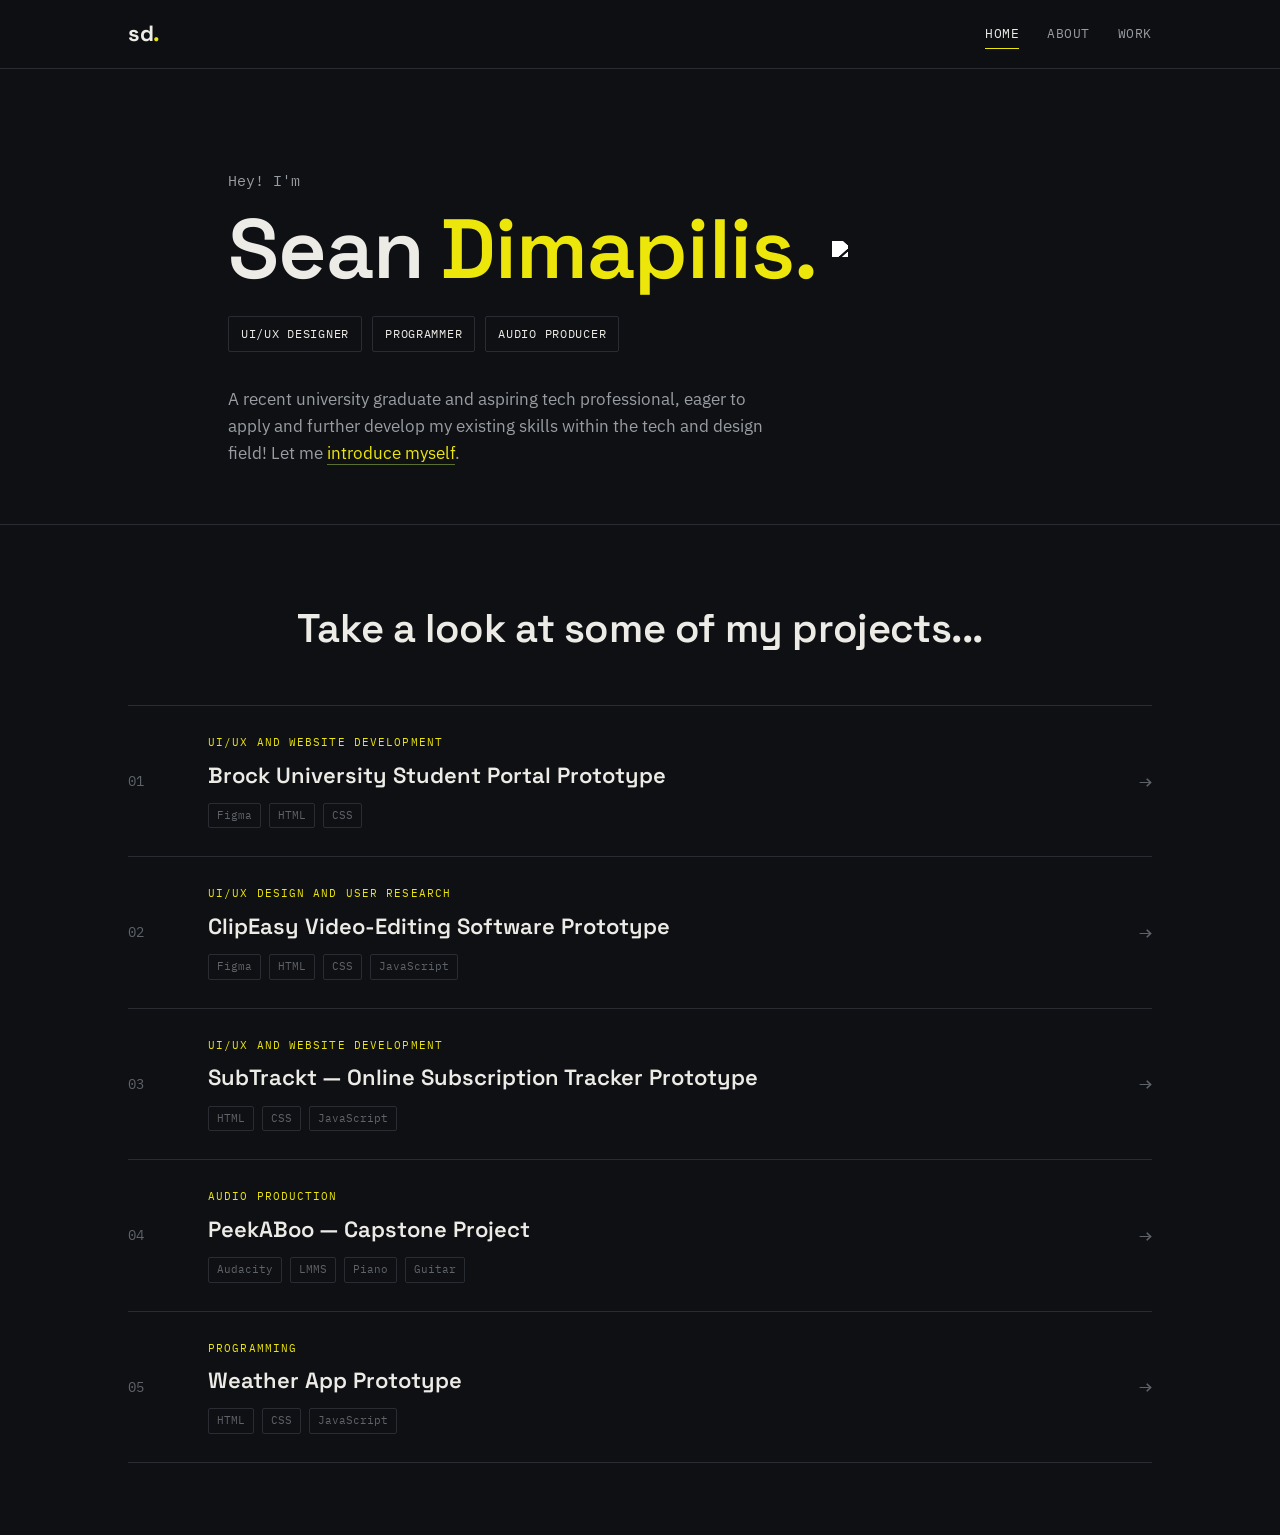
==== index.html @ d5747466 "added files" ====
<!DOCTYPE html>
<html lang="en">
<head>
<meta charset="UTF-8">
<meta name="viewport" content="width=device-width, initial-scale=1">
<title>Sean Dimapilis — Home</title>
<meta name="description" content="Sean Dimapilis — UI/UX designer, programmer and audio producer. Portfolio of student and personal projects.">
<link rel="stylesheet" href="style.css">
</head>
<body>

<nav class="site-nav">
  <div class="wrap">
    <a href="index.html" class="logo">sd<span>.</span></a>
    <ul class="nav-links">
      <li><a href="index.html" class="active">Home</a></li>
      <li><a href="about.html">About</a></li>
      <li><a href="index.html#work">Work</a></li>
    </ul>
  </div>
</nav>
    <header class="hero">
    <div class="wrap">
        <div class="hero-eq-row">
        <div class="eq" aria-hidden="true">
            <span></span><span></span><span></span><span></span><span></span><span></span>
            <span></span><span></span><span></span><span></span><span></span><span></span>
        </div>
      </div>
        
    <p class="hero-greet">Hey! I'm</p>
    <h1>Sean <em>Dimapilis.</em><img src="images/image.png"></h1>
    <div class="roles">
      <span>UI/UX Designer</span>
      <span>Programmer</span>
      <span>Audio Producer</span>
    </div>
    <p class="hero-copy">
      A recent university graduate and aspiring tech professional, eager to apply and
      further develop my existing skills within the tech and design field!
      Let me <a href="about.html">introduce myself</a>.
    </p>
  </div>
</header>

<section id="work">
  <div class="wrap">
    <div class="section-head">
        <h2>Take a look at some of my projects...</h2>
    </div>

    <div class="tracklist">
      <a class="track" href="brock.html">
        <span class="track-num">01</span>
        <span class="track-main">
          <span class="track-cat">UI/UX and Website Development</span>
          <span class="track-title">Brock University Student Portal Prototype</span>
          <span class="track-tags"><span>Figma</span><span>HTML</span><span>CSS</span></span>
        </span>
        <span class="track-arrow">→</span>
      </a>

       <a class="track" href="clipeasy.html">
        <span class="track-num">02</span>
        <span class="track-main">
          <span class="track-cat">UI/UX Design and User Research</span>
          <span class="track-title">ClipEasy Video-Editing Software Prototype</span>
          <span class="track-tags"><span>Figma</span><span>HTML</span><span>CSS</span><span>JavaScript</span></span>
        </span>
        <span class="track-arrow">→</span>
      </a>

      <a class="track" href="subtrackt.html">
        <span class="track-num">03</span>
        <span class="track-main">
          <span class="track-cat">UI/UX and Website Development</span>
          <span class="track-title">SubTrackt — Online Subscription Tracker Prototype</span>
          <span class="track-tags"><span>HTML</span><span>CSS</span><span>JavaScript</span></span>
        </span>
        <span class="track-arrow">→</span>
      </a>
      
      <a class="track" href="peekaboo.html">
        <span class="track-num">04</span>
        <span class="track-main">
          <span class="track-cat">Audio Production</span>
          <span class="track-title">PeekABoo — Capstone Project</span>
          <span class="track-tags"><span>Audacity</span><span>LMMS</span><span>Piano</span><span>Guitar</span></span>
        </span>
        <span class="track-arrow">→</span>
      </a>

      <a class="track" href="weather.html">
        <span class="track-num">05</span>
        <span class="track-main">
          <span class="track-cat">Programming</span>
          <span class="track-title">Weather App Prototype</span>
          <span class="track-tags"><span>HTML</span><span>CSS</span><span>JavaScript</span></span>
        </span>
        <span class="track-arrow">→</span>
      </a>
    </div>
  </div>
</section>
</body>
</html>
---- style.css ----
@import url('https://fonts.googleapis.com/css2?family=Space+Grotesk:wght@400;500;600;700&family=IBM+Plex+Sans:wght@400;500;600&family=IBM+Plex+Mono:wght@400;500&display=swap');

:root{
  --bg:        #0e1013;
  --bg-raised: #16191d;
  --bg-card:   #1b1e23;
  --line:      #292d33;
  --text:      #ecebe6;
  --text-dim:  #999da3;
  --text-faint:#5f636a;
  --accent:    #ede60a;   
  --accent-2:  #ede60a;   
  --radius:    2px;
  --font-display: 'Space Grotesk', sans-serif;
  --font-body:    'IBM Plex Sans', sans-serif;
  --font-mono:    'IBM Plex Mono', monospace;
  --maxw: 1080px;
}

*, *::before, *::after{ box-sizing: border-box; }

html{ scroll-behavior: smooth; }

body{
  margin: 0;
  background: #0e1013;
  color: #ecebe6;
  font-family: IBM Plex Sans, sans-serif;
  font-size: 16px;
  line-height: 1.6;
}

img { 
  max-width: 100%; 
  display: block; 
}

a{ color: inherit; text-decoration: none; }

::selection{ background: var(--accent); color: #0e1013; }

:focus-visible{
  outline: 2px solid var(--accent);
  outline-offset: 3px;
}

.wrap{
  max-width: var(--maxw);
  margin: 0 auto;
  padding: 0 28px;
}

h1, h2, h3{
  font-family: var(--font-display);
  font-weight: 600;
  letter-spacing: -0.01em;
  margin: 0;
}

h1 {
    display: flex;
    align-items: center; 
    gap: 15px;           
} 

h1 img {
    width: 200px;       
    height: auto;
    filter:brightness(10)
}

.eyebrow{
  font-family: var(--font-mono);
  font-size: 12px;
  letter-spacing: 0.14em;
  text-transform: uppercase;
  color: var(--accent);
  display: inline-flex;
  align-items: center;
  gap: 10px;
}
.eyebrow::before{
  content: "";
  width: 18px;
  height: 1px;
  background: var(--accent);
  display: inline-block;
}

/* ---------- nav ---------- */
.site-nav{
  position: sticky;
  top: 0;
  z-index: 50;
  background: rgba(14,16,19,0.86);
  backdrop-filter: blur(10px);
  border-bottom: 1px solid var(--line);
}
.site-nav .wrap{
  display: flex;
  align-items: center;
  justify-content: space-between;
  height: 68px;
}
.logo{
  font-family: var(--font-display);
  font-weight: 700;
  font-size: 22px;
  letter-spacing: -0.02em;
}
.logo span{ color: var(--accent); }

.nav-links{
  display: flex;
  align-items: center;
  gap: 28px;
  list-style: none;
  margin: 0;
  padding: 0;
  font-family: var(--font-mono);
  font-size: 13px;
  letter-spacing: 0.04em;
  text-transform: uppercase;
}
.nav-links a{
  color: var(--text-dim);
  transition: color .15s ease;
  padding: 6px 0;
  border-bottom: 1px solid transparent;
}
.nav-links a:hover,
.nav-links a.active{
  color: var(--text);
  border-bottom-color: var(--accent);
}

/* ---------- hero ---------- */
.hero{
  padding: 64px 0 40px;
  border-bottom: 1px solid var(--line);
}
.hero-eq-row{
  margin-bottom: 36px;
}
.hero-greet{
  font-family: var(--font-mono);
  color: var(--text-dim);
  font-size: 15px;
  margin-left: 100px;
}
.hero h1{
  font-size: clamp(44px, 8vw, 84px);
  margin-left: 100px;
  line-height: 0.98;
}
.hero h1 em{
  font-style: normal;
  color: var(--accent);
}
.roles{
  display: flex;
  flex-wrap: wrap;
  gap: 10px;
  margin: 26px 0 34px;
  margin-left: 100px;
}
.roles span{
  font-family: var(--font-mono);
  font-size: 12px;
  letter-spacing: 0.06em;
  text-transform: uppercase;
  color: var(--text);
  border: 1px solid var(--line);
  padding: 7px 12px;
  border-radius: var(--radius);
}
.hero-copy{
  max-width: 560px;
  color: var(--text-dim);
  font-size: 17px;
  margin-left: 100px;
}
.hero-copy a{
  color: var(--accent);
  border-bottom: 1px solid rgba(203,255,92,0.4);
}
.hero-copy a:hover{ border-bottom-color: var(--accent); }

/* ---------- buttons ---------- */
.btn{
  display: inline-flex;
  align-items: center;
  gap: 10px;
  font-family: var(--font-mono);
  font-size: 13px;
  letter-spacing: 0.05em;
  text-transform: uppercase;
  padding: 13px 22px;
  border: 1px solid var(--text);
  border-radius: 10px;
  transition: background .15s ease, color .15s ease, border-color .15s ease, transform .15s ease;
}
.btn:hover{
  background: var(--accent);
  border-color: var(--accent);
  color: #0e1013;
  transform: translateY(-1px);
}
.btn.btn-ghost{
  border-color: var(--line);
  color: var(--text-dim);
}
.btn.btn-ghost:hover{
  background: transparent;
  border-color: var(--accent);
  color: var(--accent);
}

/* ---------- sections ---------- */
section{ padding: 72px 0; }
.section-head{
  display: flex;
  align-items: baseline;
  justify-content: space-between;
  gap: 20px;
  margin-bottom: 44px;
  flex-wrap: wrap;
}
.section-head h2{
  font-size: clamp(28px, 4vw, 40px);
  margin-top: 10px;
  margin: 0 auto;
}

/* ---------- tracklist / project rows ---------- */
.tracklist{
  border-top: 1px solid var(--line);
}
.track{
  display: grid;
  grid-template-columns: 56px 1fr auto;
  align-items: center;
  gap: 24px;
  padding: 28px 0;
  border-bottom: 1px solid var(--line);
  transition: padding-left .2s ease, background .2s ease;
}
.track:hover{
  padding-left: 10px;
  background: linear-gradient(90deg, rgba(203,255,92,0.05), transparent);
}
.track-num{
  font-family: var(--font-mono);
  color: var(--text-faint);
  font-size: 14px;
}
.track-main{ min-width: 0; }
.track-cat{
  font-family: var(--font-mono);
  font-size: 11px;
  letter-spacing: 0.1em;
  text-transform: uppercase;
  color: var(--accent-2);
  margin-bottom: 6px;
  display: block;
}
.track-title{
  font-family: var(--font-display);
  font-size: 22px;
  font-weight: 600;
  color: var(--text);
}
.track:hover .track-title{ color: var(--accent); }
.track-tags{
  display: flex;
  gap: 8px;
  margin-top: 10px;
  flex-wrap: wrap;
}
.track-tags span{
  font-family: var(--font-mono);
  font-size: 11px;
  color: var(--text-faint);
  border: 1px solid var(--line);
  padding: 3px 8px;
  border-radius: var(--radius);
}
.track-arrow{
  font-family: var(--font-mono);
  font-size: 22px;
  color: var(--text-faint);
  transition: color .2s ease, transform .2s ease;
}
.track:hover .track-arrow{
  color: var(--accent);
  transform: translateX(4px);
}

.icon-btn{
  width: 42px;
  height: 42px;
  border: 1px solid var(--line);
  border-radius: 50%;
  display: flex;
  align-items: center;
  justify-content: center;
  transition: border-color .15s ease, color .15s ease, transform .15s ease;
  color: var(--text-dim);
}
.icon-btn:hover{
  border-color: var(--accent);
  color: var(--accent);
  transform: translateY(-2px);
}
.icon-btn svg { 
  width: 18px; 
  height: 18px; 
}

/* ---------- about page ---------- */
.about-hero{
  padding: 56px 0 20px;
  border-bottom: 1px solid var(--line);
}
.about-grid{
  display: grid;
  grid-template-columns: 1.2fr 0.8fr;
  gap: 56px;
  padding: 64px 0;
  align-items: start;
}
.about-photo img { 
  width: 350px; 
  height: auto; 
  display: block; 
  border-radius: 10px;
  margin-left: 40px; 
}
.about-copy p {
  color: var(--text-dim);
  font-size: 18px;
  max-width: 60ch;
}
.skill-block { 
  margin-top: 30px; 
}
.skill-block h3{
  font-family: var(--font-mono);
  font-size: 12px;
  letter-spacing: 0.1em;
  text-transform: uppercase;
  color: var(--accent-2);
  margin-bottom: 12px;
}
.pill-row{
  display: flex;
  flex-wrap: wrap;
  gap: 8px;
}
.pill-row span{
  font-family: var(--font-mono);
  font-size: 12px;
  color: var(--text);
  border: 1px solid var(--line);
  padding: 6px 11px;
  border-radius: var(--radius);
  background: var(--bg-card);
}

.contact-block{
  padding: 20px 0 30px;
}
.contact-block a.email{
  font-family: var(--font-display);
  font-size: clamp(24px, 4vw, 35px);
  color: var(--accent);
  word-break: break-word;
}

/* ---------- project detail page ---------- */
.project-hero{
  padding: 48px 0 0;
}
.project-eyebrow{
  font-family: var(--font-mono);
  font-size: 12px;
  letter-spacing: 0.1em;
  text-transform: uppercase;
  color: var(--accent-2);
}
.project-title{
  font-size: clamp(32px, 6vw, 56px);
  margin: 14px 0 26px;
  max-width: 25ch;
}
.project-tags{
  display: flex;
  gap: 10px;
  margin-bottom: 32px;
  flex-wrap: wrap;
}
.project-tags span{
  font-family: var(--font-mono);
  font-size: 12px;
  border: 1px solid var(--line);
  padding: 7px 12px;
  border-radius: var(--radius);
  color: var(--text-dim);
}
.project-image{
  margin: 0 auto;
  border-radius: 10px;
  width: 950px;
  margin-bottom: 8px;
}
.project-body{
  display: grid;
  grid-template-columns: 140px 1fr;
  gap: 40px;
  padding: 56px 0;
  border-top: 1px solid var(--line);
}
.project-body h2{
  font-family: var(--font-mono);
  font-size: 12px;
  letter-spacing: 0.1em;
  text-transform: uppercase;
  color: var(--accent);
}
.project-body p{
  color: var(--text-dim);
  font-size: 17px;
  max-width: 68ch;
}
.project-body ul{
  color: var(--text-dim);
  padding-left: 18px;
}
.project-cta{
  padding: 0 0 64px;
}
.project-nav{
  display: flex;
  justify-content: space-between;
  border-top: 1px solid var(--line);
  padding: 30px 0;
  font-family: var(--font-mono);
  font-size: 13px;
  text-transform: uppercase;
  letter-spacing: 0.05em;
}
.project-nav a{ color: var(--text-dim); transition: color .15s; }
.project-nav a:hover{ color: var(--accent); }

.project-colours {
  display: flex;
  gap: 10px;
  margin-left: 65px;
  margin-bottom: 2px;
}

.project-colours span {
  width: 37px;
  height: 37px;
  border-radius: 10px;
  border: 1px solid white;
}

/* ---------- responsive ---------- */
@media (max-width: 760px){
  .nav-links{ gap: 16px; font-size: 11px; }
  .track{ grid-template-columns: 32px 1fr; }
  .track-arrow{ display: none; }
  .about-grid{ grid-template-columns: 1fr; }
  .project-body{ grid-template-columns: 1fr; gap: 16px; }
  .footer-top{ flex-direction: column; }
}
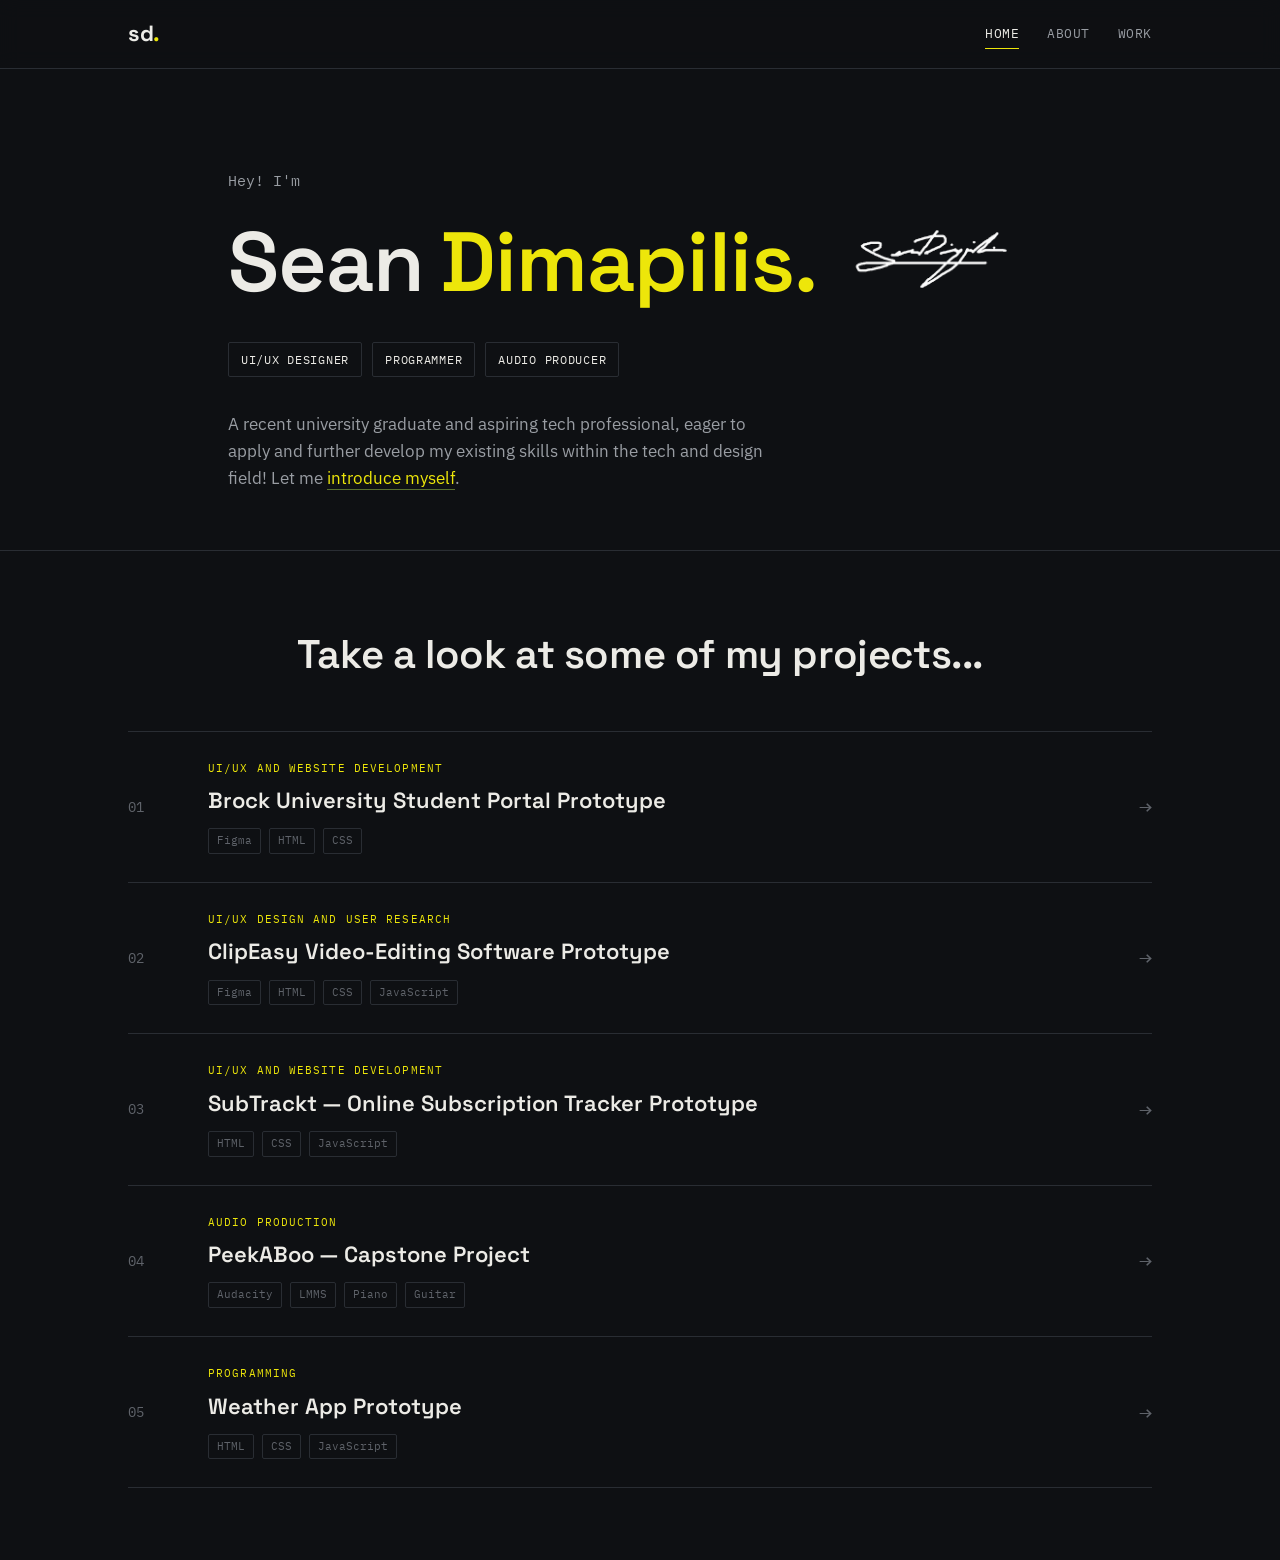
==== commit c4123d01: "fixed files" ====
--- a/index.html
+++ b/index.html
@@ -29,7 +29,7 @@
       </div>
         
     <p class="hero-greet">Hey! I'm</p>
-    <h1>Sean <em>Dimapilis.</em><img src="images/image.png"></h1>
+    <h1>Sean <em>Dimapilis.</em><img src="image.png"></h1>
     <div class="roles">
       <span>UI/UX Designer</span>
       <span>Programmer</span>
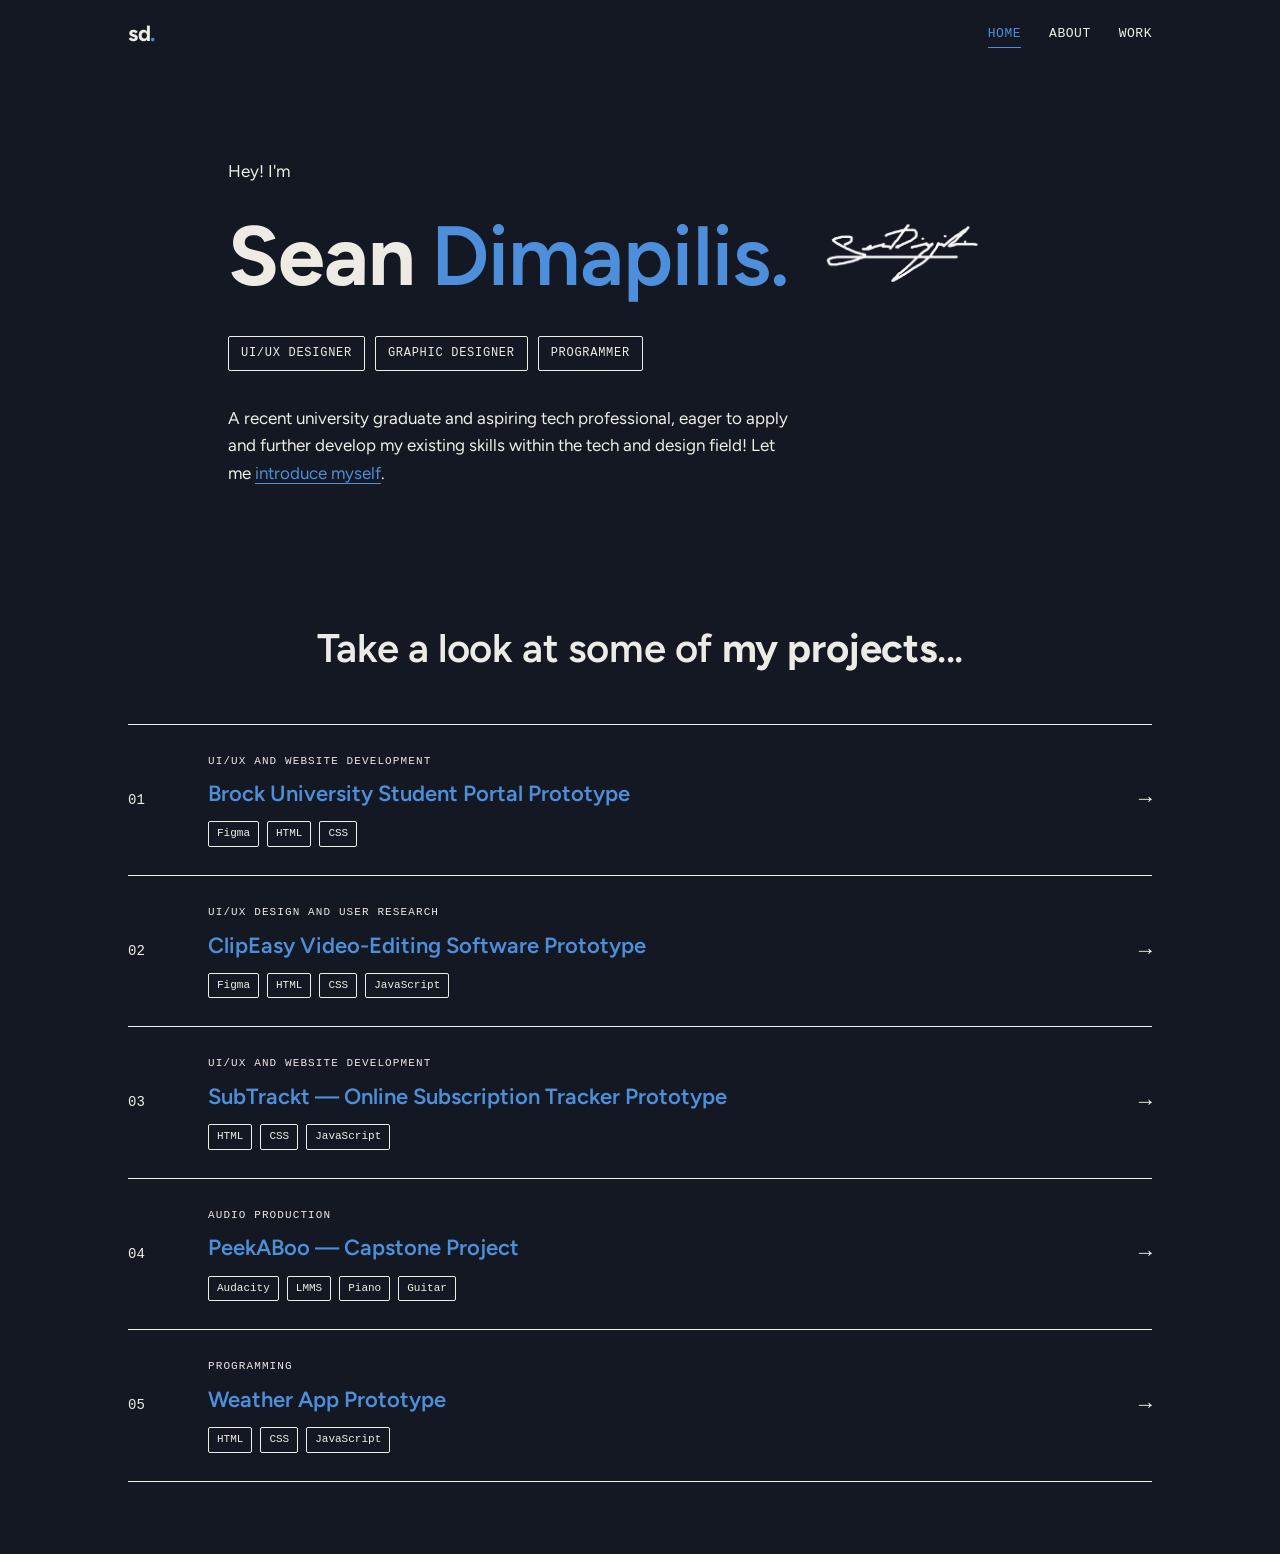
==== commit 86db1ed7: "Changed font and colours" ====
--- a/index.html
+++ b/index.html
@@ -29,11 +29,11 @@
       </div>
         
     <p class="hero-greet">Hey! I'm</p>
-    <h1>Sean <em>Dimapilis.</em><img src="image.png"></h1>
+    <h1><b>Sean </b><em>Dimapilis.</em><img src="image.png"></h1>
     <div class="roles">
       <span>UI/UX Designer</span>
+      <span>Graphic Designer</span>
       <span>Programmer</span>
-      <span>Audio Producer</span>
     </div>
     <p class="hero-copy">
       A recent university graduate and aspiring tech professional, eager to apply and
@@ -46,7 +46,7 @@
 <section id="work">
   <div class="wrap">
     <div class="section-head">
-        <h2>Take a look at some of my projects...</h2>
+        <h2>Take a look at some of <b>my projects</b>...</h2>
     </div>
 
     <div class="tracklist">
--- a/style.css
+++ b/style.css
@@ -1,18 +1,18 @@
-@import url('https://fonts.googleapis.com/css2?family=Space+Grotesk:wght@400;500;600;700&family=IBM+Plex+Sans:wght@400;500;600&family=IBM+Plex+Mono:wght@400;500&display=swap');
+@import url('https://fonts.googleapis.com/css2?family=Figtree:ital,wght@0,300..900;1,300..900&family=Gabarito:wght@400..900&family=Gasoek+One&family=Google+Sans:ital,opsz,wght@0,17..18,400..700;1,17..18,400..700&family=Nabla&family=Raleway:ital,wght@0,100..900;1,100..900&display=swap');
 
 :root{
-  --bg:        #0e1013;
-  --bg-raised: #16191d;
-  --bg-card:   #1b1e23;
-  --line:      #292d33;
-  --text:      #ecebe6;
-  --text-dim:  #999da3;
-  --text-faint:#5f636a;
-  --accent:    #ede60a;   
-  --accent-2:  #ede60a;   
+  --bg:        #2a363b;
+  --bg-raised: #2a363b;
+  --bg-card:   #2a363b;
+  --line:      #edefe4;
+  --text:      #4d8fdb;
+  --text-dim:  #edefe4;
+  --text-faint:#edefe4;
+  --accent:    #4d8fdb;   
+  --accent-2:  #ede6e4;   
   --radius:    2px;
-  --font-display: 'Space Grotesk', sans-serif;
-  --font-body:    'IBM Plex Sans', sans-serif;
+  --font-display: 'Figtree', sans-serif;
+  --font-body:    'Figtree', sans-serif;
   --font-mono:    'IBM Plex Mono', monospace;
   --maxw: 1080px;
 }
@@ -23,9 +23,9 @@
 
 body{
   margin: 0;
-  background: #0e1013;
+  background: #131822;
   color: #ecebe6;
-  font-family: IBM Plex Sans, sans-serif;
+  font-family: Figtree, sans-serif;
   font-size: 16px;
   line-height: 1.6;
 }
@@ -92,9 +92,9 @@
   position: sticky;
   top: 0;
   z-index: 50;
-  background: rgba(14,16,19,0.86);
+  background: #131822;
   backdrop-filter: blur(10px);
-  border-bottom: 1px solid var(--line);
+
 }
 .site-nav .wrap{
   display: flex;
@@ -136,20 +136,20 @@
 
 /* ---------- hero ---------- */
 .hero{
-  padding: 64px 0 40px;
-  border-bottom: 1px solid var(--line);
+  padding: 54px 0 40px;
 }
 .hero-eq-row{
   margin-bottom: 36px;
 }
 .hero-greet{
-  font-family: var(--font-mono);
-  color: var(--text-dim);
-  font-size: 15px;
+  font-family: var(--font-body);
+  color: var(--text-dim);
+  font-size: 17px;
   margin-left: 100px;
 }
 .hero h1{
   font-size: clamp(44px, 8vw, 84px);
+  color:#edebe4;
   margin-left: 100px;
   line-height: 0.98;
 }
@@ -160,6 +160,7 @@
 .roles{
   display: flex;
   flex-wrap: wrap;
+  
   gap: 10px;
   margin: 26px 0 34px;
   margin-left: 100px;
@@ -169,7 +170,7 @@
   font-size: 12px;
   letter-spacing: 0.06em;
   text-transform: uppercase;
-  color: var(--text);
+  color: #edebe4;
   border: 1px solid var(--line);
   padding: 7px 12px;
   border-radius: var(--radius);
@@ -181,8 +182,8 @@
   margin-left: 100px;
 }
 .hero-copy a{
-  color: var(--accent);
-  border-bottom: 1px solid rgba(203,255,92,0.4);
+  color: #4d8fdb;
+  border-bottom: 1px solid;
 }
 .hero-copy a:hover{ border-bottom-color: var(--accent); }
 
@@ -247,7 +248,7 @@
 }
 .track:hover{
   padding-left: 10px;
-  background: linear-gradient(90deg, rgba(203,255,92,0.05), transparent);
+  background: linear-gradient(90deg, rgba(246, 238, 233, 0.05), transparent);
 }
 .track-num{
   font-family: var(--font-mono);
@@ -320,7 +321,7 @@
 /* ---------- about page ---------- */
 .about-hero{
   padding: 56px 0 20px;
-  border-bottom: 1px solid var(--line);
+  
 }
 .about-grid{
   display: grid;
@@ -360,11 +361,10 @@
 .pill-row span{
   font-family: var(--font-mono);
   font-size: 12px;
-  color: var(--text);
-  border: 1px solid var(--line);
+  color: white;
+  border: 1px solid var(--accent);
   padding: 6px 11px;
   border-radius: var(--radius);
-  background: var(--bg-card);
 }
 
 .contact-block{
@@ -386,13 +386,14 @@
   font-size: 12px;
   letter-spacing: 0.1em;
   text-transform: uppercase;
-  color: var(--accent-2);
+  color: var(--accent);
 }
 .project-title{
   font-size: clamp(32px, 6vw, 56px);
   margin: 14px 0 26px;
-  max-width: 25ch;
-}
+  max-width: 25ch;  
+}
+  
 .project-tags{
   display: flex;
   gap: 10px;
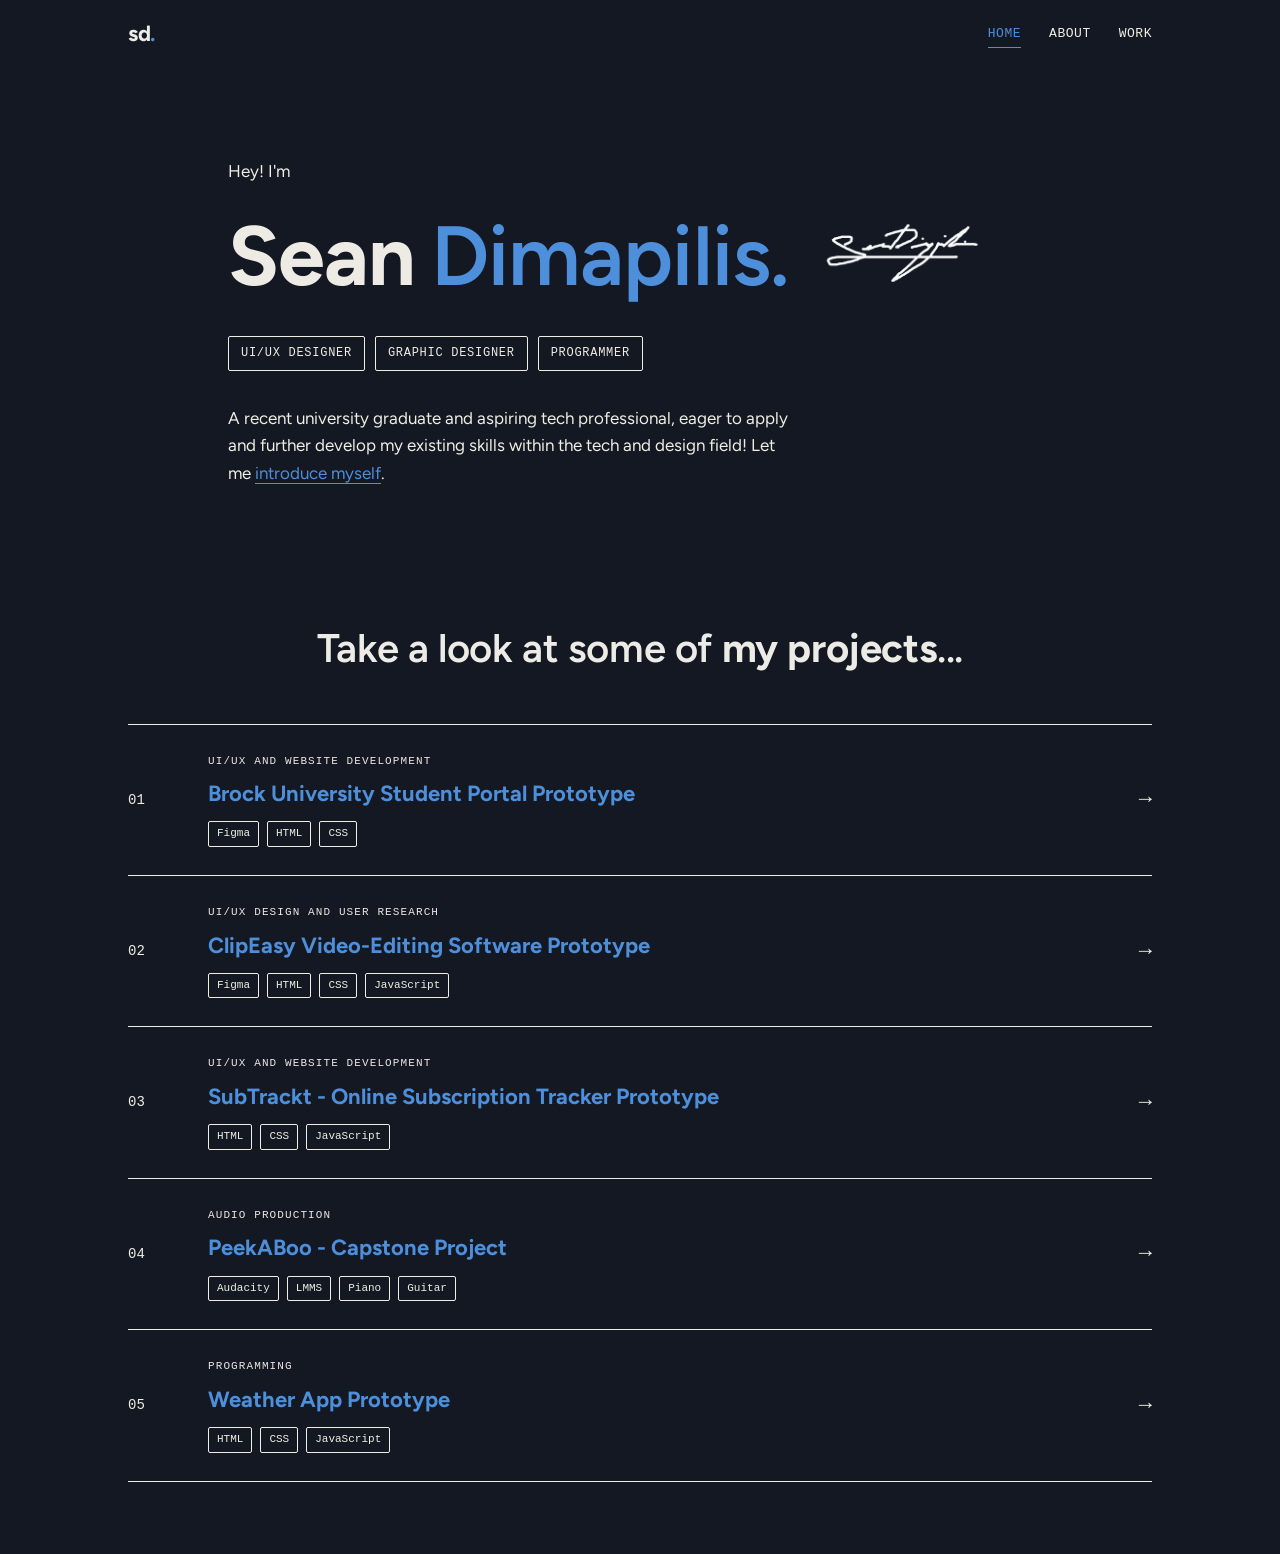
==== commit ca60cd82: "Fixed pages" ====
--- a/index.html
+++ b/index.html
@@ -3,7 +3,7 @@
 <head>
 <meta charset="UTF-8">
 <meta name="viewport" content="width=device-width, initial-scale=1">
-<title>Sean Dimapilis — Home</title>
+<title>Sean Dimapilis - Home</title>
 <meta name="description" content="Sean Dimapilis — UI/UX designer, programmer and audio producer. Portfolio of student and personal projects.">
 <link rel="stylesheet" href="style.css">
 </head>
@@ -29,7 +29,7 @@
       </div>
         
     <p class="hero-greet">Hey! I'm</p>
-    <h1><b>Sean </b><em>Dimapilis.</em><img src="image.png"></h1>
+    <h1><b>Sean</b><em>Dimapilis.</em><img src="image.png"></h1>
     <div class="roles">
       <span>UI/UX Designer</span>
       <span>Graphic Designer</span>
@@ -54,7 +54,7 @@
         <span class="track-num">01</span>
         <span class="track-main">
           <span class="track-cat">UI/UX and Website Development</span>
-          <span class="track-title">Brock University Student Portal Prototype</span>
+          <span class="track-title"><b>Brock University Student Portal Prototype</b></span>
           <span class="track-tags"><span>Figma</span><span>HTML</span><span>CSS</span></span>
         </span>
         <span class="track-arrow">→</span>
@@ -64,7 +64,7 @@
         <span class="track-num">02</span>
         <span class="track-main">
           <span class="track-cat">UI/UX Design and User Research</span>
-          <span class="track-title">ClipEasy Video-Editing Software Prototype</span>
+          <span class="track-title"><b>ClipEasy Video-Editing Software Prototype</b></span>
           <span class="track-tags"><span>Figma</span><span>HTML</span><span>CSS</span><span>JavaScript</span></span>
         </span>
         <span class="track-arrow">→</span>
@@ -74,7 +74,7 @@
         <span class="track-num">03</span>
         <span class="track-main">
           <span class="track-cat">UI/UX and Website Development</span>
-          <span class="track-title">SubTrackt — Online Subscription Tracker Prototype</span>
+          <span class="track-title"><b>SubTrackt - Online Subscription Tracker Prototype</b></span>
           <span class="track-tags"><span>HTML</span><span>CSS</span><span>JavaScript</span></span>
         </span>
         <span class="track-arrow">→</span>
@@ -84,7 +84,7 @@
         <span class="track-num">04</span>
         <span class="track-main">
           <span class="track-cat">Audio Production</span>
-          <span class="track-title">PeekABoo — Capstone Project</span>
+          <span class="track-title"><b>PeekABoo - Capstone Project</b></span>
           <span class="track-tags"><span>Audacity</span><span>LMMS</span><span>Piano</span><span>Guitar</span></span>
         </span>
         <span class="track-arrow">→</span>
@@ -94,7 +94,7 @@
         <span class="track-num">05</span>
         <span class="track-main">
           <span class="track-cat">Programming</span>
-          <span class="track-title">Weather App Prototype</span>
+          <span class="track-title"><b>Weather App Prototype</b></span>
           <span class="track-tags"><span>HTML</span><span>CSS</span><span>JavaScript</span></span>
         </span>
         <span class="track-arrow">→</span>
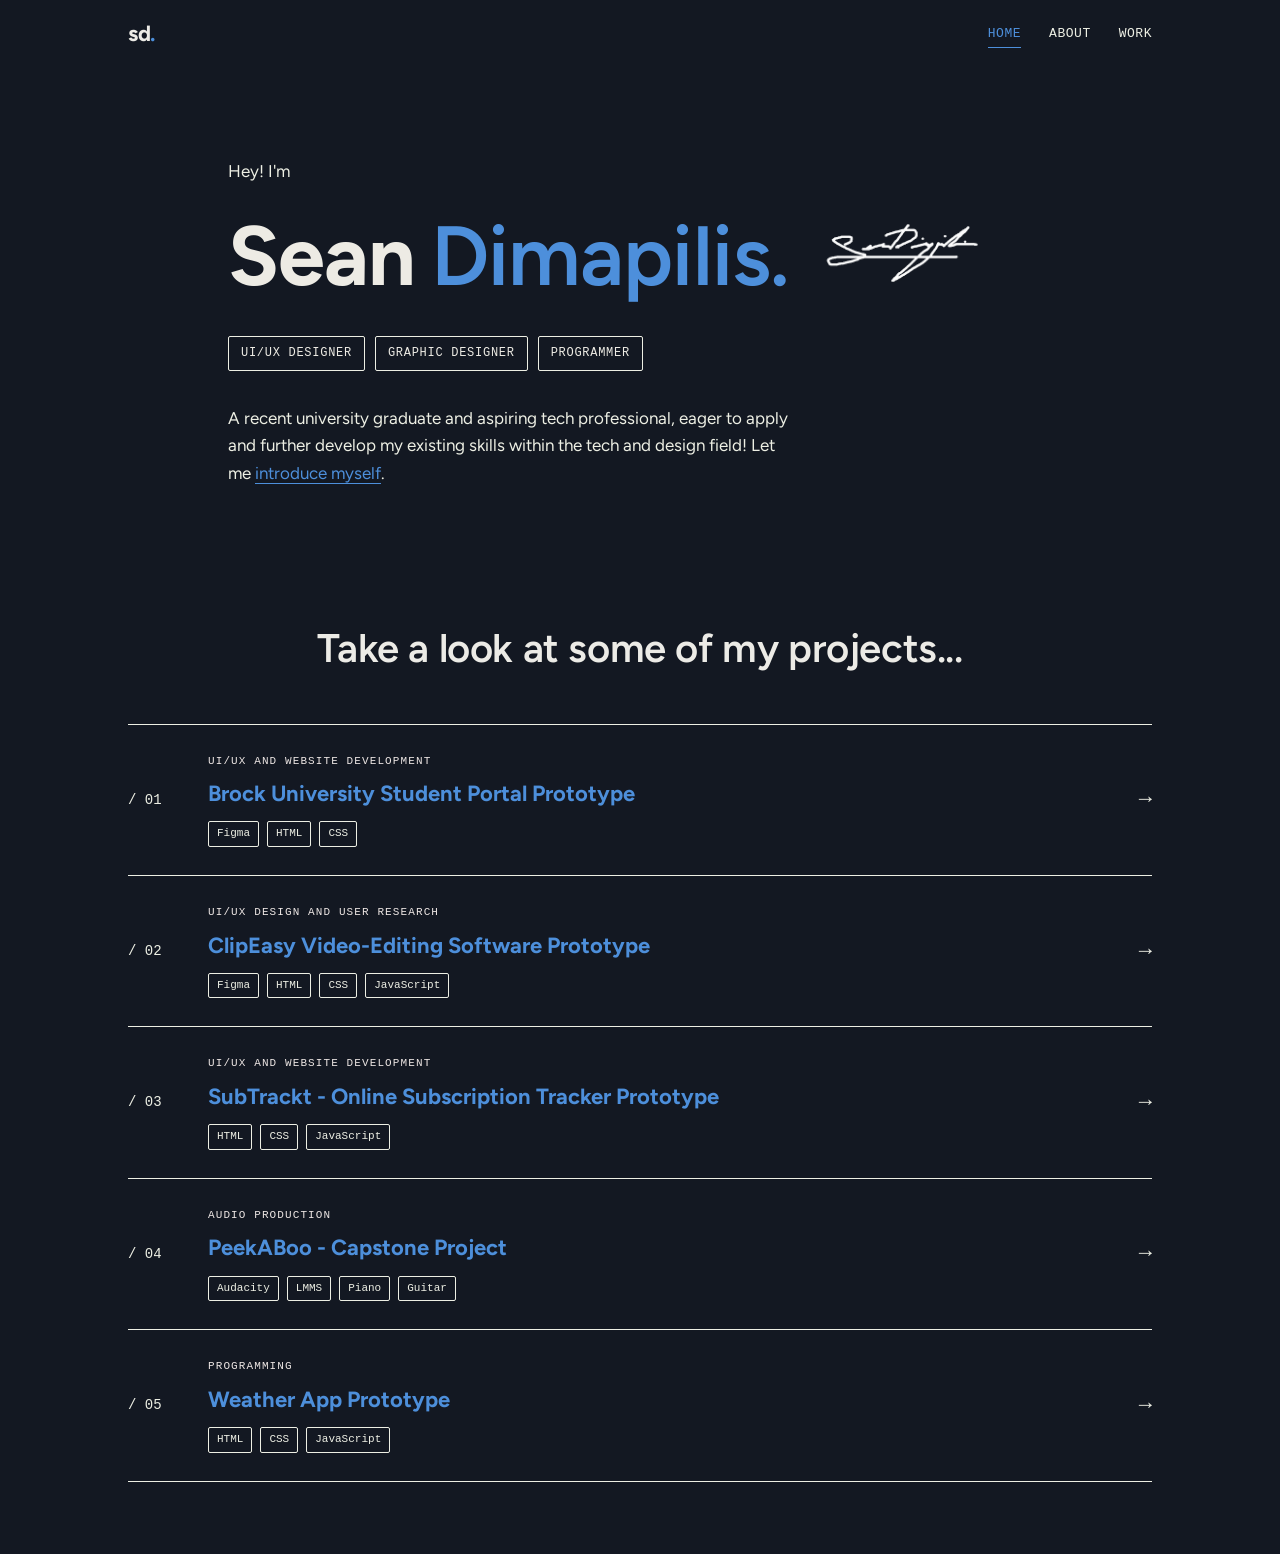
==== commit 64ad8c3c: "changed theme" ====
--- a/index.html
+++ b/index.html
@@ -29,7 +29,7 @@
       </div>
         
     <p class="hero-greet">Hey! I'm</p>
-    <h1><b>Sean</b><em>Dimapilis.</em><img src="image.png"></h1>
+    <h1><b>Sean </b><em> Dimapilis.</em><img src="image.png"></h1>
     <div class="roles">
       <span>UI/UX Designer</span>
       <span>Graphic Designer</span>
@@ -46,12 +46,12 @@
 <section id="work">
   <div class="wrap">
     <div class="section-head">
-        <h2>Take a look at some of <b>my projects</b>...</h2>
+        <h2>Take a look at some of my projects...</h2>
     </div>
 
     <div class="tracklist">
       <a class="track" href="brock.html">
-        <span class="track-num">01</span>
+        <span class="track-num">/ 01</span>
         <span class="track-main">
           <span class="track-cat">UI/UX and Website Development</span>
           <span class="track-title"><b>Brock University Student Portal Prototype</b></span>
@@ -61,7 +61,7 @@
       </a>
 
        <a class="track" href="clipeasy.html">
-        <span class="track-num">02</span>
+        <span class="track-num">/ 02</span>
         <span class="track-main">
           <span class="track-cat">UI/UX Design and User Research</span>
           <span class="track-title"><b>ClipEasy Video-Editing Software Prototype</b></span>
@@ -71,7 +71,7 @@
       </a>
 
       <a class="track" href="subtrackt.html">
-        <span class="track-num">03</span>
+        <span class="track-num">/ 03</span>
         <span class="track-main">
           <span class="track-cat">UI/UX and Website Development</span>
           <span class="track-title"><b>SubTrackt - Online Subscription Tracker Prototype</b></span>
@@ -81,7 +81,7 @@
       </a>
       
       <a class="track" href="peekaboo.html">
-        <span class="track-num">04</span>
+        <span class="track-num">/ 04</span>
         <span class="track-main">
           <span class="track-cat">Audio Production</span>
           <span class="track-title"><b>PeekABoo - Capstone Project</b></span>
@@ -91,7 +91,7 @@
       </a>
 
       <a class="track" href="weather.html">
-        <span class="track-num">05</span>
+        <span class="track-num">/ 05</span>
         <span class="track-main">
           <span class="track-cat">Programming</span>
           <span class="track-title"><b>Weather App Prototype</b></span>
--- a/style.css
+++ b/style.css
@@ -419,7 +419,6 @@
   grid-template-columns: 140px 1fr;
   gap: 40px;
   padding: 56px 0;
-  border-top: 1px solid var(--line);
 }
 .project-body h2{
   font-family: var(--font-mono);
@@ -461,8 +460,8 @@
 }
 
 .project-colours span {
-  width: 37px;
-  height: 37px;
+  width: 40px;
+  height: 40px;
   border-radius: 10px;
   border: 1px solid white;
 }
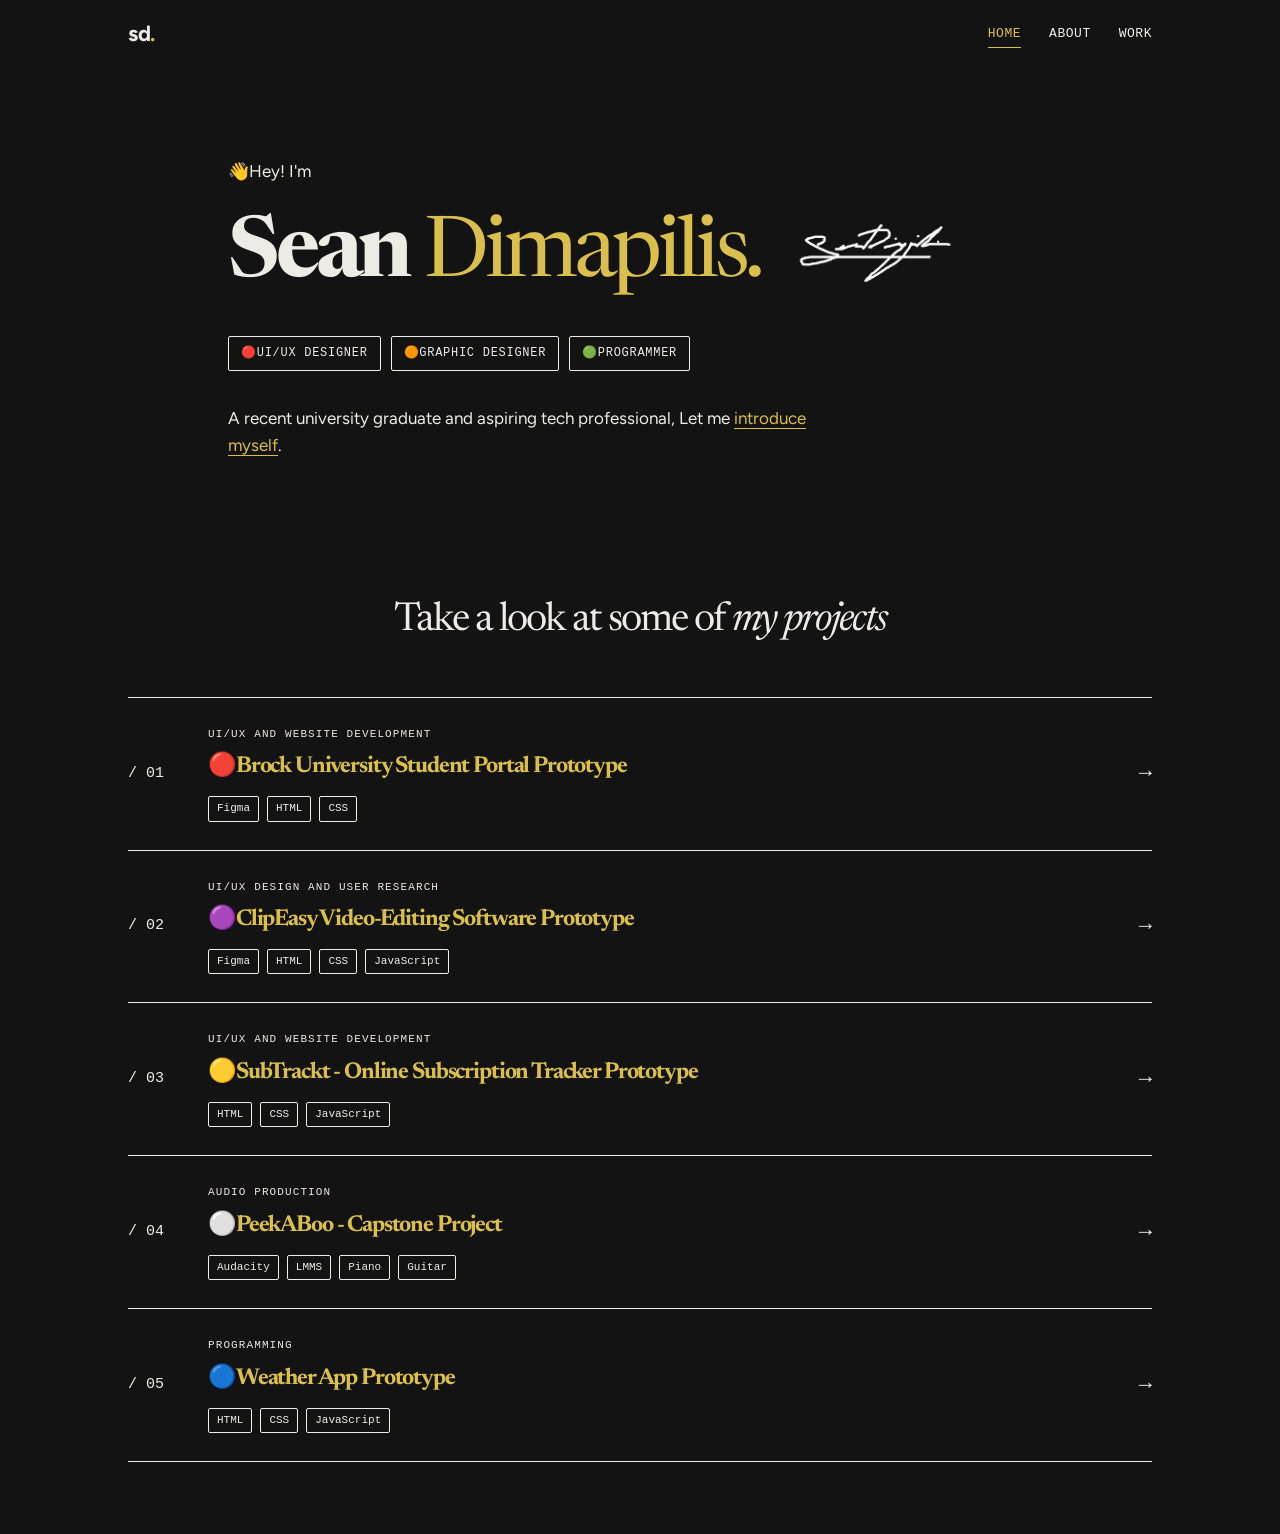
==== commit 705dff19: "fixed layout" ====
--- a/index.html
+++ b/index.html
@@ -28,17 +28,15 @@
         </div>
       </div>
         
-    <p class="hero-greet">Hey! I'm</p>
+    <p class="hero-greet">👋Hey! I'm</p>
     <h1><b>Sean </b><em> Dimapilis.</em><img src="image.png"></h1>
     <div class="roles">
-      <span>UI/UX Designer</span>
-      <span>Graphic Designer</span>
-      <span>Programmer</span>
+      <span>🔴UI/UX Designer</span>
+      <span>🟠Graphic Designer</span>
+      <span>🟢Programmer</span>
     </div>
     <p class="hero-copy">
-      A recent university graduate and aspiring tech professional, eager to apply and
-      further develop my existing skills within the tech and design field!
-      Let me <a href="about.html">introduce myself</a>.
+      A recent university graduate and aspiring tech professional, Let me <a href="about.html">introduce myself</a>.
     </p>
   </div>
 </header>
@@ -46,7 +44,7 @@
 <section id="work">
   <div class="wrap">
     <div class="section-head">
-        <h2>Take a look at some of my projects...</h2>
+        <h2>Take a look at some of <i>my projects</i></h2>
     </div>
 
     <div class="tracklist">
@@ -54,7 +52,7 @@
         <span class="track-num">/ 01</span>
         <span class="track-main">
           <span class="track-cat">UI/UX and Website Development</span>
-          <span class="track-title"><b>Brock University Student Portal Prototype</b></span>
+          <span class="track-title"><b>🔴Brock University Student Portal Prototype</b></span>
           <span class="track-tags"><span>Figma</span><span>HTML</span><span>CSS</span></span>
         </span>
         <span class="track-arrow">→</span>
@@ -64,7 +62,7 @@
         <span class="track-num">/ 02</span>
         <span class="track-main">
           <span class="track-cat">UI/UX Design and User Research</span>
-          <span class="track-title"><b>ClipEasy Video-Editing Software Prototype</b></span>
+          <span class="track-title"><b>🟣ClipEasy Video-Editing Software Prototype</b></span>
           <span class="track-tags"><span>Figma</span><span>HTML</span><span>CSS</span><span>JavaScript</span></span>
         </span>
         <span class="track-arrow">→</span>
@@ -74,7 +72,7 @@
         <span class="track-num">/ 03</span>
         <span class="track-main">
           <span class="track-cat">UI/UX and Website Development</span>
-          <span class="track-title"><b>SubTrackt - Online Subscription Tracker Prototype</b></span>
+          <span class="track-title"><b>🟡SubTrackt - Online Subscription Tracker Prototype</b></span>
           <span class="track-tags"><span>HTML</span><span>CSS</span><span>JavaScript</span></span>
         </span>
         <span class="track-arrow">→</span>
@@ -84,7 +82,7 @@
         <span class="track-num">/ 04</span>
         <span class="track-main">
           <span class="track-cat">Audio Production</span>
-          <span class="track-title"><b>PeekABoo - Capstone Project</b></span>
+          <span class="track-title"><b>⚪️PeekABoo - Capstone Project</b></span>
           <span class="track-tags"><span>Audacity</span><span>LMMS</span><span>Piano</span><span>Guitar</span></span>
         </span>
         <span class="track-arrow">→</span>
@@ -94,7 +92,7 @@
         <span class="track-num">/ 05</span>
         <span class="track-main">
           <span class="track-cat">Programming</span>
-          <span class="track-title"><b>Weather App Prototype</b></span>
+          <span class="track-title"><b>🔵Weather App Prototype</b></span>
           <span class="track-tags"><span>HTML</span><span>CSS</span><span>JavaScript</span></span>
         </span>
         <span class="track-arrow">→</span>
--- a/style.css
+++ b/style.css
@@ -1,14 +1,14 @@
-@import url('https://fonts.googleapis.com/css2?family=Figtree:ital,wght@0,300..900;1,300..900&family=Gabarito:wght@400..900&family=Gasoek+One&family=Google+Sans:ital,opsz,wght@0,17..18,400..700;1,17..18,400..700&family=Nabla&family=Raleway:ital,wght@0,100..900;1,100..900&display=swap');
+@import url('https://fonts.googleapis.com/css2?family=Figtree:ital,wght@0,300..900;1,300..900&family=Gabarito:wght@400..900&family=Gasoek+One&family=Google+Sans:ital,opsz,wght@0,17..18,400..700;1,17..18,400..700&family=Great+Vibes&family=Mrs+Sheppards&family=Nabla&family=Newsreader:ital,opsz,wght@0,6..72,200..800;1,6..72,200..800&family=Noto+Serif+Balinese&family=Petit+Formal+Script&family=Raleway:ital,wght@0,100..900;1,100..900&display=swap');
 
 :root{
   --bg:        #2a363b;
   --bg-raised: #2a363b;
   --bg-card:   #2a363b;
   --line:      #edefe4;
-  --text:      #4d8fdb;
+  --text:      #dbbf4d;
   --text-dim:  #edefe4;
   --text-faint:#edefe4;
-  --accent:    #4d8fdb;   
+  --accent:    #dbbf4d;   
   --accent-2:  #ede6e4;   
   --radius:    2px;
   --font-display: 'Figtree', sans-serif;
@@ -23,7 +23,7 @@
 
 body{
   margin: 0;
-  background: #131822;
+  background: #131314;
   color: #ecebe6;
   font-family: Figtree, sans-serif;
   font-size: 16px;
@@ -92,7 +92,7 @@
   position: sticky;
   top: 0;
   z-index: 50;
-  background: #131822;
+  background: #131314;
   backdrop-filter: blur(10px);
 
 }
@@ -149,10 +149,14 @@
 }
 .hero h1{
   font-size: clamp(44px, 8vw, 84px);
+  font-weight: 400;
+  letter-spacing: -0.05em;
+  font-family: "Newsreader", serif;
   color:#edebe4;
   margin-left: 100px;
   line-height: 0.98;
 }
+
 .hero h1 em{
   font-style: normal;
   color: var(--accent);
@@ -160,7 +164,6 @@
 .roles{
   display: flex;
   flex-wrap: wrap;
-  
   gap: 10px;
   margin: 26px 0 34px;
   margin-left: 100px;
@@ -176,13 +179,13 @@
   border-radius: var(--radius);
 }
 .hero-copy{
-  max-width: 560px;
+  max-width: 580px;
   color: var(--text-dim);
   font-size: 17px;
   margin-left: 100px;
 }
 .hero-copy a{
-  color: #4d8fdb;
+  color: #dbbf4d;
   border-bottom: 1px solid;
 }
 .hero-copy a:hover{ border-bottom-color: var(--accent); }
@@ -229,6 +232,9 @@
 }
 .section-head h2{
   font-size: clamp(28px, 4vw, 40px);
+  letter-spacing: -0.05em;
+  font-weight: 400;
+  font-family: "Newsreader", serif;
   margin-top: 10px;
   margin: 0 auto;
 }
@@ -253,7 +259,7 @@
 .track-num{
   font-family: var(--font-mono);
   color: var(--text-faint);
-  font-size: 14px;
+  font-size: 15px;
 }
 .track-main{ min-width: 0; }
 .track-cat{
@@ -266,9 +272,10 @@
   display: block;
 }
 .track-title{
-  font-family: var(--font-display);
-  font-size: 22px;
-  font-weight: 600;
+  font-family: "Newsreader", serif;
+  font-size: 23px;
+  font-weight: 300;
+  letter-spacing: -0.05em;
   color: var(--text);
 }
 .track:hover .track-title{ color: var(--accent); }
